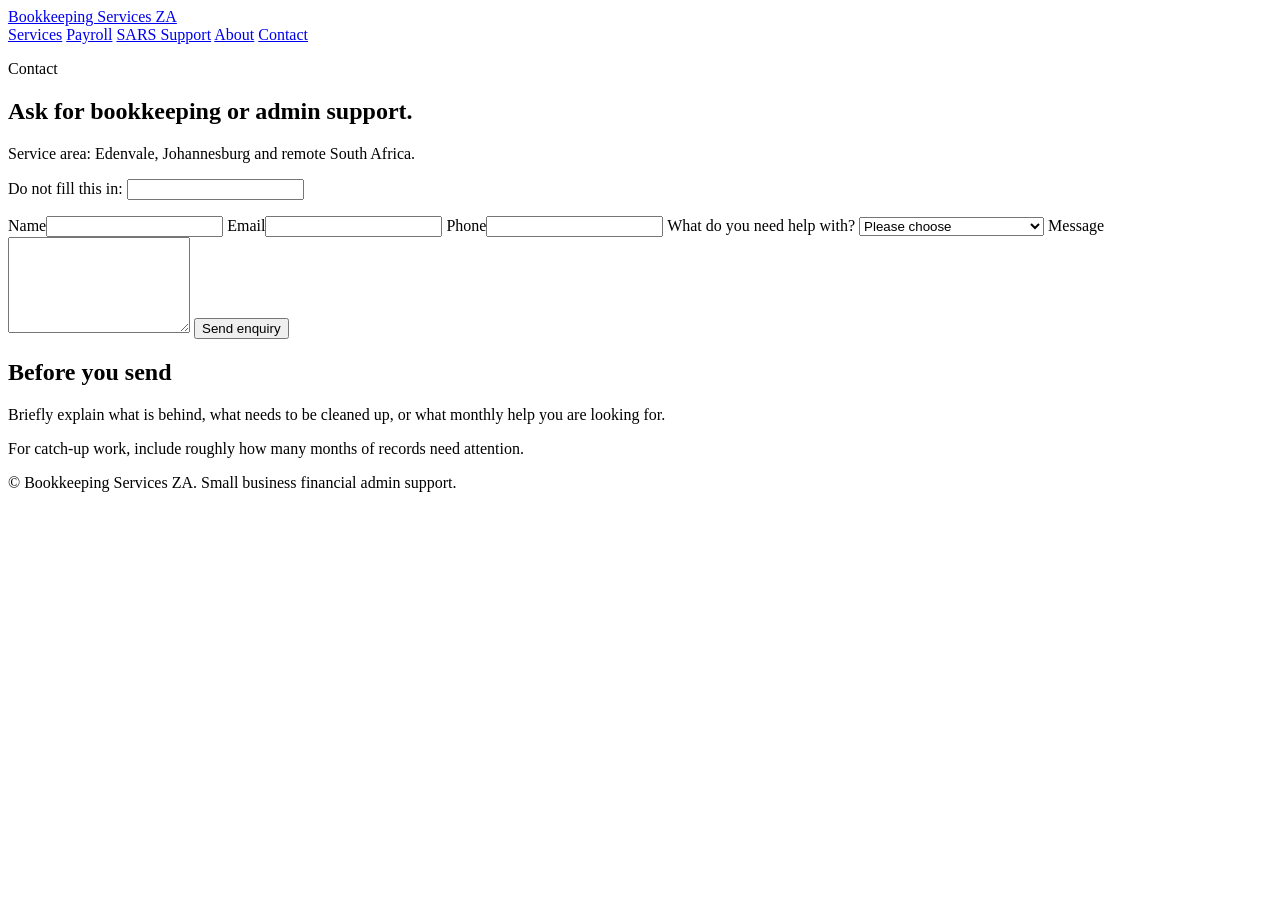
==== contact.html @ c46647ce "Add contact page" ====
<!doctype html>
<html lang="en-ZA">
<head>
  <meta charset="utf-8">
  <meta name="viewport" content="width=device-width, initial-scale=1">
  <title>Contact | Bookkeeping Services ZA</title>
  <meta name="description" content="Contact Bookkeeping Services ZA for bookkeeping, payroll admin, SARS admin, catch-up bookkeeping and small business admin support.">
  <link rel="stylesheet" href="styles.css">
</head>
<body>
  <header class="site-header">
    <a class="brand" href="index.html">Bookkeeping Services ZA</a>
    <nav aria-label="Main navigation">
      <a href="services.html">Services</a>
      <a href="payroll.html">Payroll</a>
      <a href="sars-compliance.html">SARS Support</a>
      <a href="about.html">About</a>
      <a class="nav-cta" href="contact.html">Contact</a>
    </nav>
  </header>

  <main>
    <section class="page-hero">
      <p class="eyebrow">Contact</p>
      <h1>Ask for bookkeeping or admin support.</h1>
      <p class="lead">Service area: Edenvale, Johannesburg and remote South Africa.</p>
    </section>

    <section class="section grid two">
      <form name="contact" method="POST" data-netlify="true" netlify-honeypot="bot-field" class="form">
        <input type="hidden" name="form-name" value="contact">
        <p class="hidden"><label>Do not fill this in: <input name="bot-field"></label></p>

        <label>Name<input type="text" name="name" required></label>
        <label>Email<input type="email" name="email" required></label>
        <label>Phone<input type="tel" name="phone"></label>
        <label>What do you need help with?
          <select name="enquiry-type" required>
            <option value="">Please choose</option>
            <option>Monthly bookkeeping</option>
            <option>Catch-up bookkeeping</option>
            <option>Payroll admin</option>
            <option>SARS or compliance admin</option>
            <option>General business admin</option>
          </select>
        </label>
        <label>Message<textarea name="message" rows="6" required></textarea></label>
        <button class="button" type="submit">Send enquiry</button>
      </form>

      <aside class="card">
        <h2>Before you send</h2>
        <p>Briefly explain what is behind, what needs to be cleaned up, or what monthly help you are looking for.</p>
        <p>For catch-up work, include roughly how many months of records need attention.</p>
      </aside>
    </section>
  </main>

  <footer class="site-footer"><p>© Bookkeeping Services ZA. Small business financial admin support.</p></footer>
  <script src="scripts.js"></script>
</body>
</html>
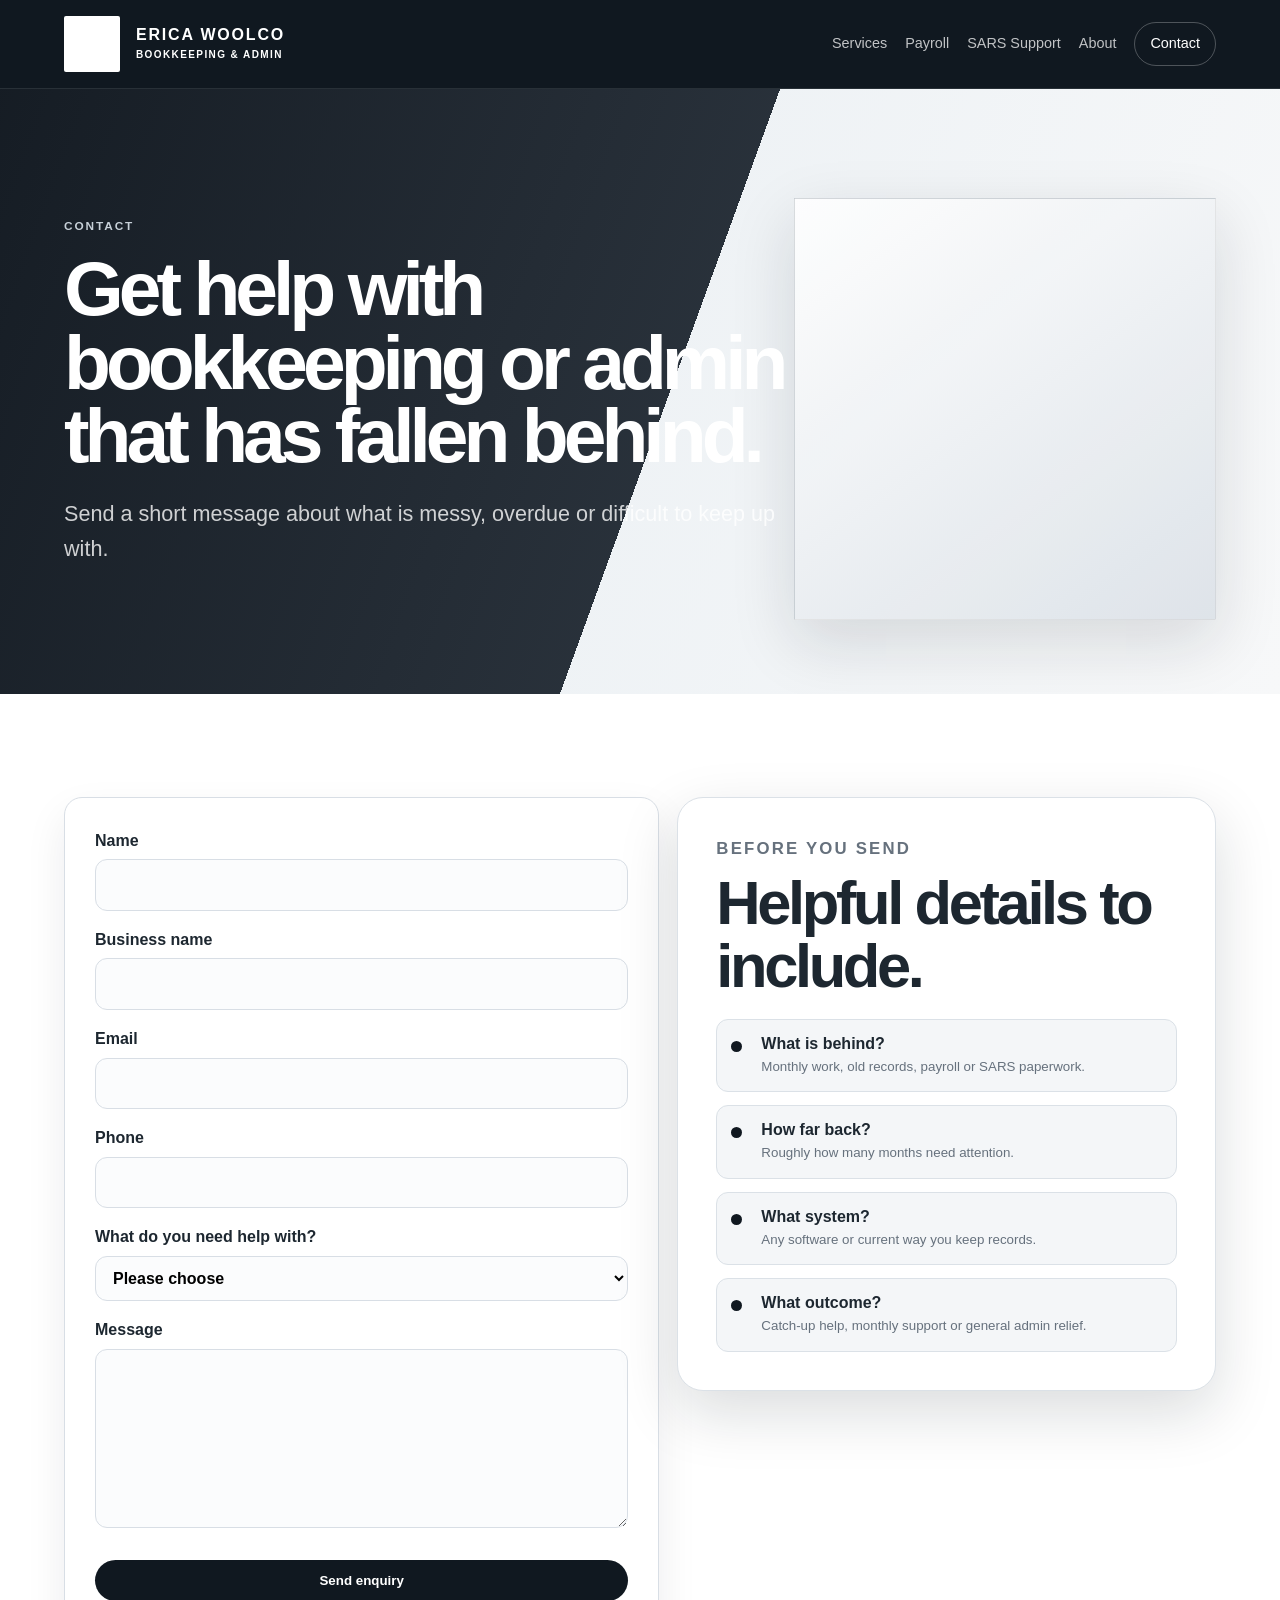
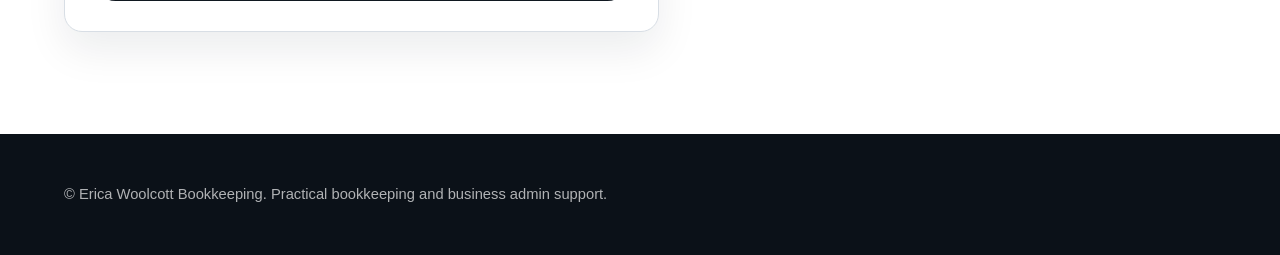
==== commit d2352341: "SEO and restyle contact page" ====
--- a/contact.html
+++ b/contact.html
@@ -3,60 +3,34 @@
 <head>
   <meta charset="utf-8">
   <meta name="viewport" content="width=device-width, initial-scale=1">
-  <title>Contact | Bookkeeping Services ZA</title>
-  <meta name="description" content="Contact Bookkeeping Services ZA for bookkeeping, payroll admin, SARS admin, catch-up bookkeeping and small business admin support.">
+  <title>Contact Erica Woolcott Bookkeeping | Johannesburg Bookkeeper</title>
+  <meta name="description" content="Contact Erica Woolcott for bookkeeping, catch-up records, payroll admin, SARS paperwork and small business admin support in Johannesburg, Edenvale and remote South Africa.">
+  <meta name="robots" content="index, follow">
+  <link rel="canonical" href="https://bookkeepingservicesza.co.za/contact.html">
+  <link rel="icon" href="assets/favicon.svg" type="image/svg+xml">
   <link rel="stylesheet" href="styles.css">
+  <link rel="stylesheet" href="premium.css">
 </head>
 <body>
-  <header class="site-header">
-    <a class="brand" href="index.html">Bookkeeping Services ZA</a>
-    <nav aria-label="Main navigation">
-      <a href="services.html">Services</a>
-      <a href="payroll.html">Payroll</a>
-      <a href="sars-compliance.html">SARS Support</a>
-      <a href="about.html">About</a>
-      <a class="nav-cta" href="contact.html">Contact</a>
-    </nav>
-  </header>
-
+  <header class="site-header"><a class="brand" href="index.html"><img src="assets/logo.svg" alt="Erica Woolcott Bookkeeping" width="220" height="56"></a><nav aria-label="Main navigation"><a href="services.html">Services</a><a href="payroll.html">Payroll</a><a href="sars-compliance.html">SARS Support</a><a href="about.html">About</a><a class="nav-cta" href="contact.html">Contact</a></nav></header>
   <main>
-    <section class="page-hero">
-      <p class="eyebrow">Contact</p>
-      <h1>Ask for bookkeeping or admin support.</h1>
-      <p class="lead">Service area: Edenvale, Johannesburg and remote South Africa.</p>
-    </section>
-
+    <section class="page-hero"><p class="eyebrow">Contact</p><h1>Get help with bookkeeping or admin that has fallen behind.</h1><p class="lead">Send a short message about what is messy, overdue or difficult to keep up with.</p></section>
     <section class="section grid two">
       <form name="contact" method="POST" data-netlify="true" netlify-honeypot="bot-field" class="form">
         <input type="hidden" name="form-name" value="contact">
         <p class="hidden"><label>Do not fill this in: <input name="bot-field"></label></p>
-
         <label>Name<input type="text" name="name" required></label>
+        <label>Business name<input type="text" name="business-name"></label>
         <label>Email<input type="email" name="email" required></label>
         <label>Phone<input type="tel" name="phone"></label>
-        <label>What do you need help with?
-          <select name="enquiry-type" required>
-            <option value="">Please choose</option>
-            <option>Monthly bookkeeping</option>
-            <option>Catch-up bookkeeping</option>
-            <option>Payroll admin</option>
-            <option>SARS or compliance admin</option>
-            <option>General business admin</option>
-          </select>
-        </label>
+        <label>What do you need help with?<select name="enquiry-type" required><option value="">Please choose</option><option>Monthly bookkeeping</option><option>Catch-up bookkeeping</option><option>Payroll admin</option><option>SARS paperwork</option><option>Debtors and creditors</option><option>General business admin</option></select></label>
         <label>Message<textarea name="message" rows="6" required></textarea></label>
-        <button class="button" type="submit">Send enquiry</button>
+        <button class="button dark" type="submit">Send enquiry</button>
       </form>
-
-      <aside class="card">
-        <h2>Before you send</h2>
-        <p>Briefly explain what is behind, what needs to be cleaned up, or what monthly help you are looking for.</p>
-        <p>For catch-up work, include roughly how many months of records need attention.</p>
-      </aside>
+      <aside class="admin-panel"><p class="panel-label">Before you send</p><h2>Helpful details to include.</h2><div class="ledger-list"><div><span></span><strong>What is behind?</strong><small>Monthly work, old records, payroll or SARS paperwork.</small></div><div><span></span><strong>How far back?</strong><small>Roughly how many months need attention.</small></div><div><span></span><strong>What system?</strong><small>Any software or current way you keep records.</small></div><div><span></span><strong>What outcome?</strong><small>Catch-up help, monthly support or general admin relief.</small></div></div></aside>
     </section>
   </main>
-
-  <footer class="site-footer"><p>© Bookkeeping Services ZA. Small business financial admin support.</p></footer>
+  <footer class="site-footer"><p>© Erica Woolcott Bookkeeping. Practical bookkeeping and business admin support.</p></footer>
   <script src="scripts.js"></script>
 </body>
 </html>
--- a/styles.css
+++ b/styles.css
@@ -0,0 +1,225 @@
+:root {
+  --charcoal: #111820;
+  --charcoal-2: #18212b;
+  --ink: #1f2933;
+  --muted: #6b7280;
+  --cool: #eef2f5;
+  --cool-2: #f7f8f9;
+  --line: #d8dee5;
+  --white: #ffffff;
+  --silver: #c7ced6;
+  --accent: #2f3b48;
+  --radius: 2px;
+  --radius-soft: 18px;
+  --shadow: 0 22px 60px rgba(17, 24, 32, 0.14);
+}
+
+* { box-sizing: border-box; }
+html { scroll-behavior: smooth; }
+body {
+  margin: 0;
+  font-family: Arial, Helvetica, sans-serif;
+  color: var(--ink);
+  background: var(--white);
+  line-height: 1.6;
+  -webkit-font-smoothing: antialiased;
+}
+
+a { color: inherit; }
+
+.site-header {
+  display: flex;
+  align-items: center;
+  justify-content: space-between;
+  gap: 24px;
+  padding: 18px clamp(18px, 5vw, 72px);
+  background: var(--charcoal);
+  color: var(--white);
+  border-bottom: 1px solid rgba(255,255,255,0.1);
+  position: sticky;
+  top: 0;
+  z-index: 10;
+}
+
+.brand {
+  font-weight: 800;
+  text-decoration: none;
+  letter-spacing: 0.02em;
+  text-transform: uppercase;
+  font-size: 0.95rem;
+}
+
+nav {
+  display: flex;
+  align-items: center;
+  gap: 18px;
+  flex-wrap: wrap;
+  font-size: 0.9rem;
+}
+
+nav a {
+  text-decoration: none;
+  color: rgba(255,255,255,0.74);
+}
+nav a:hover { color: var(--white); }
+
+.nav-cta {
+  padding: 9px 15px;
+  border: 1px solid rgba(255,255,255,0.26);
+  border-radius: 999px;
+  color: var(--white);
+}
+
+.hero,
+.page-hero {
+  position: relative;
+  overflow: hidden;
+  padding: clamp(72px, 10vw, 135px) clamp(18px, 5vw, 72px);
+  background:
+    linear-gradient(110deg, rgba(17,24,32,0.98) 0%, rgba(24,33,43,0.93) 52%, rgba(238,242,245,0.96) 52%, rgba(247,248,249,1) 100%);
+  color: var(--white);
+}
+.hero { min-height: 72vh; display: grid; align-content: center; }
+
+.hero::after,
+.page-hero::after {
+  content: "";
+  position: absolute;
+  right: clamp(16px, 5vw, 80px);
+  top: 18%;
+  width: min(34vw, 420px);
+  height: min(34vw, 420px);
+  border: 1px solid rgba(17,24,32,0.12);
+  background: linear-gradient(145deg, #ffffff, #dce2e8);
+  box-shadow: var(--shadow);
+  opacity: 0.9;
+}
+
+.hero > *, .page-hero > * { position: relative; z-index: 1; }
+
+.hero h1,
+.page-hero h1 {
+  max-width: 850px;
+  font-size: clamp(2.45rem, 6vw, 5.8rem);
+  line-height: 0.96;
+  letter-spacing: -0.065em;
+  margin: 0 0 24px;
+}
+.page-hero h1 { font-size: clamp(2.1rem, 5vw, 4.7rem); }
+
+.eyebrow {
+  text-transform: uppercase;
+  letter-spacing: 0.16em;
+  color: var(--silver);
+  font-size: 0.74rem;
+  font-weight: 800;
+  margin: 0 0 16px;
+}
+
+.lead {
+  max-width: 720px;
+  font-size: clamp(1.06rem, 2vw, 1.35rem);
+  color: rgba(255,255,255,0.78);
+  margin: 0;
+}
+
+.actions { display: flex; gap: 12px; margin-top: 32px; flex-wrap: wrap; }
+.button {
+  display: inline-flex;
+  align-items: center;
+  justify-content: center;
+  border: 0;
+  border-radius: 999px;
+  padding: 13px 22px;
+  background: var(--white);
+  color: var(--charcoal);
+  font-weight: 800;
+  text-decoration: none;
+  cursor: pointer;
+}
+.button:hover { transform: translateY(-1px); }
+.button.secondary {
+  background: transparent;
+  color: var(--white);
+  border: 1px solid rgba(255,255,255,0.28);
+}
+
+.section { padding: clamp(52px, 8vw, 96px) clamp(18px, 5vw, 72px); }
+.section.narrow { max-width: 920px; margin: 0 auto; }
+.muted { background: var(--cool-2); }
+
+.section h2 {
+  font-size: clamp(1.9rem, 4vw, 3.4rem);
+  line-height: 1.02;
+  letter-spacing: -0.045em;
+  margin: 0 0 20px;
+}
+.section p { color: var(--muted); font-size: 1.05rem; }
+
+.grid { display: grid; gap: 24px; }
+.grid.two { grid-template-columns: 1.05fr 0.95fr; align-items: start; }
+.grid.three { grid-template-columns: repeat(3, minmax(0, 1fr)); }
+
+.card {
+  background: var(--white);
+  border: 1px solid var(--line);
+  border-radius: var(--radius-soft);
+  padding: 30px;
+  box-shadow: 0 18px 42px rgba(17, 24, 32, 0.08);
+}
+.card h2, .card h3 { margin-top: 0; line-height: 1.1; }
+.card h3 { font-size: 1.35rem; }
+
+.card ul, .check-list { padding-left: 0; list-style: none; }
+.card li, .check-list li {
+  position: relative;
+  padding-left: 26px;
+  margin: 0.6rem 0;
+}
+.card li::before, .check-list li::before {
+  content: "";
+  position: absolute;
+  left: 0;
+  top: 0.62em;
+  width: 8px;
+  height: 8px;
+  border-radius: 50%;
+  background: var(--charcoal);
+}
+
+.form {
+  display: grid;
+  gap: 16px;
+  background: var(--white);
+  border: 1px solid var(--line);
+  border-radius: var(--radius-soft);
+  padding: 30px;
+  box-shadow: 0 18px 42px rgba(17, 24, 32, 0.08);
+}
+label { display: grid; gap: 6px; font-weight: 800; }
+input, select, textarea {
+  width: 100%;
+  border: 1px solid var(--line);
+  border-radius: 12px;
+  padding: 12px 13px;
+  font: inherit;
+  background: #fbfcfd;
+}
+textarea { resize: vertical; }
+.hidden { display: none; }
+
+.site-footer {
+  padding: 34px clamp(18px, 5vw, 72px);
+  background: var(--charcoal);
+  color: rgba(255,255,255,0.68);
+  font-size: 0.92rem;
+}
+
+@media (max-width: 920px) {
+  .site-header { align-items: flex-start; flex-direction: column; }
+  nav { gap: 12px; }
+  .hero, .page-hero { background: linear-gradient(180deg, var(--charcoal) 0%, var(--charcoal-2) 100%); }
+  .hero::after, .page-hero::after { display: none; }
+  .grid.two, .grid.three { grid-template-columns: 1fr; }
+  .hero h1, .page-hero h1 { letter-spacing: -0.045em; }
+}
--- a/premium.css
+++ b/premium.css
@@ -0,0 +1 @@
+body{margin:0;font-family:Arial,Helvetica,sans-serif;color:#1d2730;background:#fff;line-height:1.6}a{color:inherit}img{max-width:100%;height:auto;display:block}.site-header{display:flex;align-items:center;justify-content:space-between;gap:24px;padding:16px clamp(18px,5vw,72px);background:#101820;color:#fff;border-bottom:1px solid rgba(255,255,255,.1);position:sticky;top:0;z-index:10}.brand{display:inline-flex;text-decoration:none}.brand img{width:220px;filter:brightness(0) invert(1)}nav{display:flex;align-items:center;gap:18px;flex-wrap:wrap;font-size:.9rem}nav a{text-decoration:none;color:rgba(255,255,255,.74)}.nav-cta{padding:9px 15px;border:1px solid rgba(255,255,255,.26);border-radius:999px;color:#fff}.hero{position:relative;overflow:hidden;padding:clamp(72px,10vw,132px) clamp(18px,5vw,72px);background:#101820;color:#fff}.hero-home{min-height:76vh;display:grid;grid-template-columns:minmax(0,1.08fr) minmax(360px,.72fr);align-items:center;gap:clamp(32px,6vw,86px);background:linear-gradient(110deg,rgba(16,24,32,.98) 0%,rgba(24,33,43,.96) 58%,#eef2f5 58%,#f7f8f9 100%)}.hero h1,.page-hero h1{max-width:850px;font-size:clamp(2.55rem,6vw,5.8rem);line-height:.96;letter-spacing:-.065em;margin:0 0 24px}.eyebrow{text-transform:uppercase;letter-spacing:.16em;color:#c7d0d8;font-size:.74rem;font-weight:800;margin:0 0 16px}.eyebrow.dark{color:#66717d}.lead{max-width:730px;font-size:clamp(1.06rem,2vw,1.35rem);color:rgba(255,255,255,.79);margin:0}.actions{display:flex;gap:12px;margin-top:32px;flex-wrap:wrap}.button{display:inline-flex;align-items:center;justify-content:center;border-radius:999px;padding:13px 22px;background:#fff;color:#101820;font-weight:800;text-decoration:none}.button.secondary{background:transparent;color:#fff;border:1px solid rgba(255,255,255,.28)}.button.dark{background:#101820;color:#fff;margin-top:16px}.trust-strip{display:flex;flex-wrap:wrap;gap:9px;padding:0;margin:28px 0 0;list-style:none}.trust-strip li{border:1px solid rgba(255,255,255,.18);border-radius:999px;padding:8px 12px;color:rgba(255,255,255,.78);font-size:.86rem}.admin-panel{background:#fff;border:1px solid #dbe1e7;border-radius:26px;padding:clamp(26px,4vw,38px);box-shadow:0 22px 60px rgba(16,24,32,.15);color:#1d2730}.panel-label{margin:0 0 10px;color:#66717d;text-transform:uppercase;letter-spacing:.13em;font-size:.72rem;font-weight:800}.admin-panel h2{margin:0 0 24px;font-size:clamp(1.7rem,3vw,2.5rem);line-height:1.03;letter-spacing:-.045em}.ledger-list{display:grid;gap:13px}.ledger-list div{display:grid;grid-template-columns:16px 1fr;column-gap:14px;align-items:start;background:#f4f6f8;border:1px solid #dbe1e7;border-radius:12px;padding:14px}.ledger-list span{width:11px;height:11px;border-radius:50%;background:#101820;margin-top:7px}.ledger-list strong{display:block;line-height:1.2}.ledger-list small{display:block;color:#66717d;margin-top:3px;grid-column:2}.section{padding:clamp(56px,8vw,104px) clamp(18px,5vw,72px)}.section-intro{max-width:760px}.section-intro.wide{max-width:960px}.section h2{font-size:clamp(2rem,4.8vw,4.25rem);line-height:1.01;letter-spacing:-.055em;margin:0 0 22px}.section p{color:#66717d;font-size:1.05rem}.problem-grid{display:grid;grid-template-columns:repeat(4,minmax(0,1fr));gap:16px;margin-top:36px}.problem-grid article,.card{background:#fff;border:1px solid #dbe1e7;border-radius:18px;padding:26px;box-shadow:0 18px 42px rgba(16,24,32,.07)}.problem-grid article{background:#f4f6f8;box-shadow:none}.problem-grid span{display:block;width:10px;height:10px;border-radius:50%;background:#101820;margin-bottom:18px}.problem-grid h3,.card h3{margin:0 0 10px;font-size:1.22rem;line-height:1.15}.problem-grid p,.card p{margin:0;font-size:.98rem}.services-preview{background:#eef2f5}.grid{display:grid;gap:18px}.grid.three{grid-template-columns:repeat(3,minmax(0,1fr))}.service-grid{margin-top:34px}.dark-band{display:grid;grid-template-columns:.9fr 1.1fr;gap:clamp(30px,6vw,80px);background:#101820;color:#fff}.dark-band h2{color:#fff}.dark-band p{color:rgba(255,255,255,.76)}.steps{list-style:none;padding:0;margin:28px 0 0;display:grid;gap:13px}.steps li{border-top:1px solid rgba(255,255,255,.15);padding-top:14px}.steps strong{display:block;color:#fff}.steps span{display:block;color:rgba(255,255,255,.68);margin-top:3px}.final-cta{background:#fff;max-width:920px}.site-footer{padding:34px clamp(18px,5vw,72px);background:#0b1118;color:rgba(255,255,255,.68);font-size:.92rem}@media(max-width:980px){.site-header{align-items:flex-start;flex-direction:column}.brand img{width:205px}nav{gap:12px}.hero-home{grid-template-columns:1fr;background:linear-gradient(180deg,#101820 0%,#18212b 100%)}.problem-grid,.grid.three,.dark-band{grid-template-columns:1fr}.hero h1,.page-hero h1{letter-spacing:-.045em}}@media(max-width:560px){.site-header{padding:15px 22px}.brand img{width:190px}nav{font-size:.82rem}.hero,.section{padding:56px 22px}.admin-panel{border-radius:18px}.problem-grid article,.card{padding:22px}}
